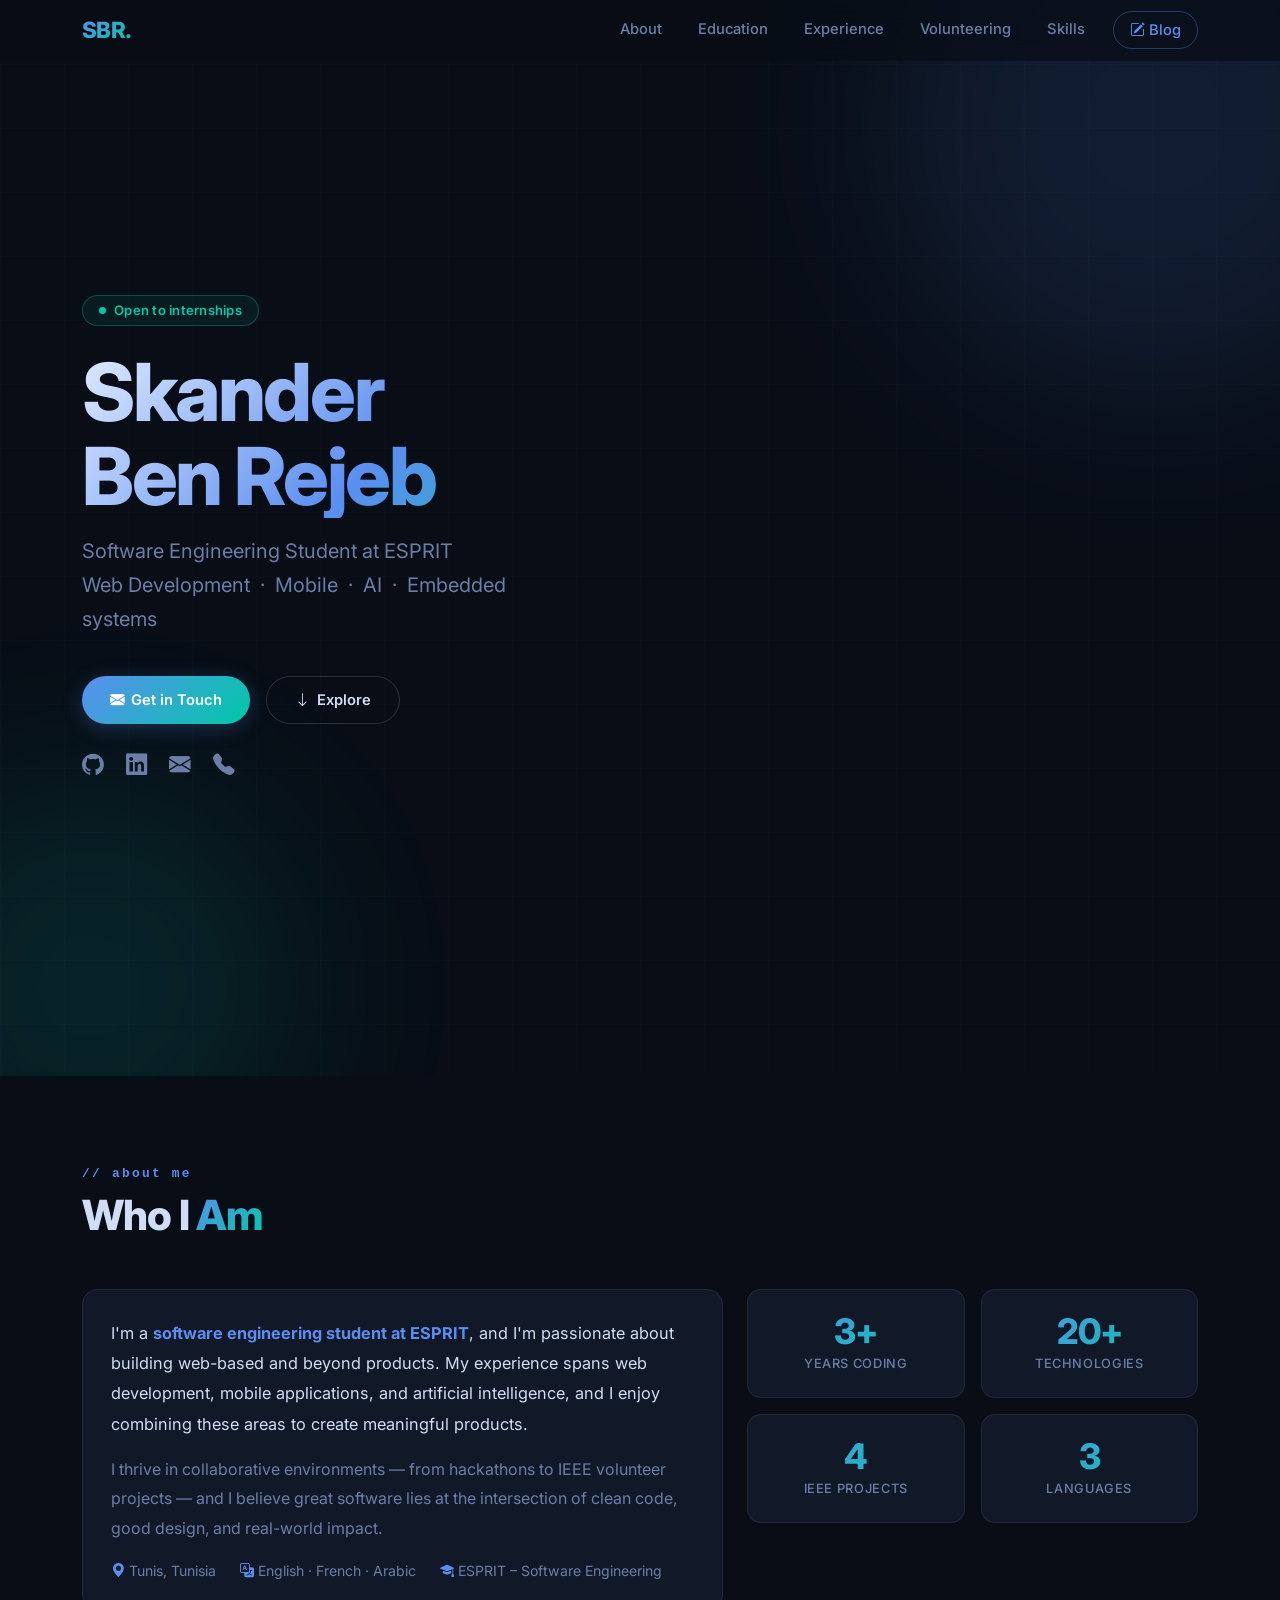
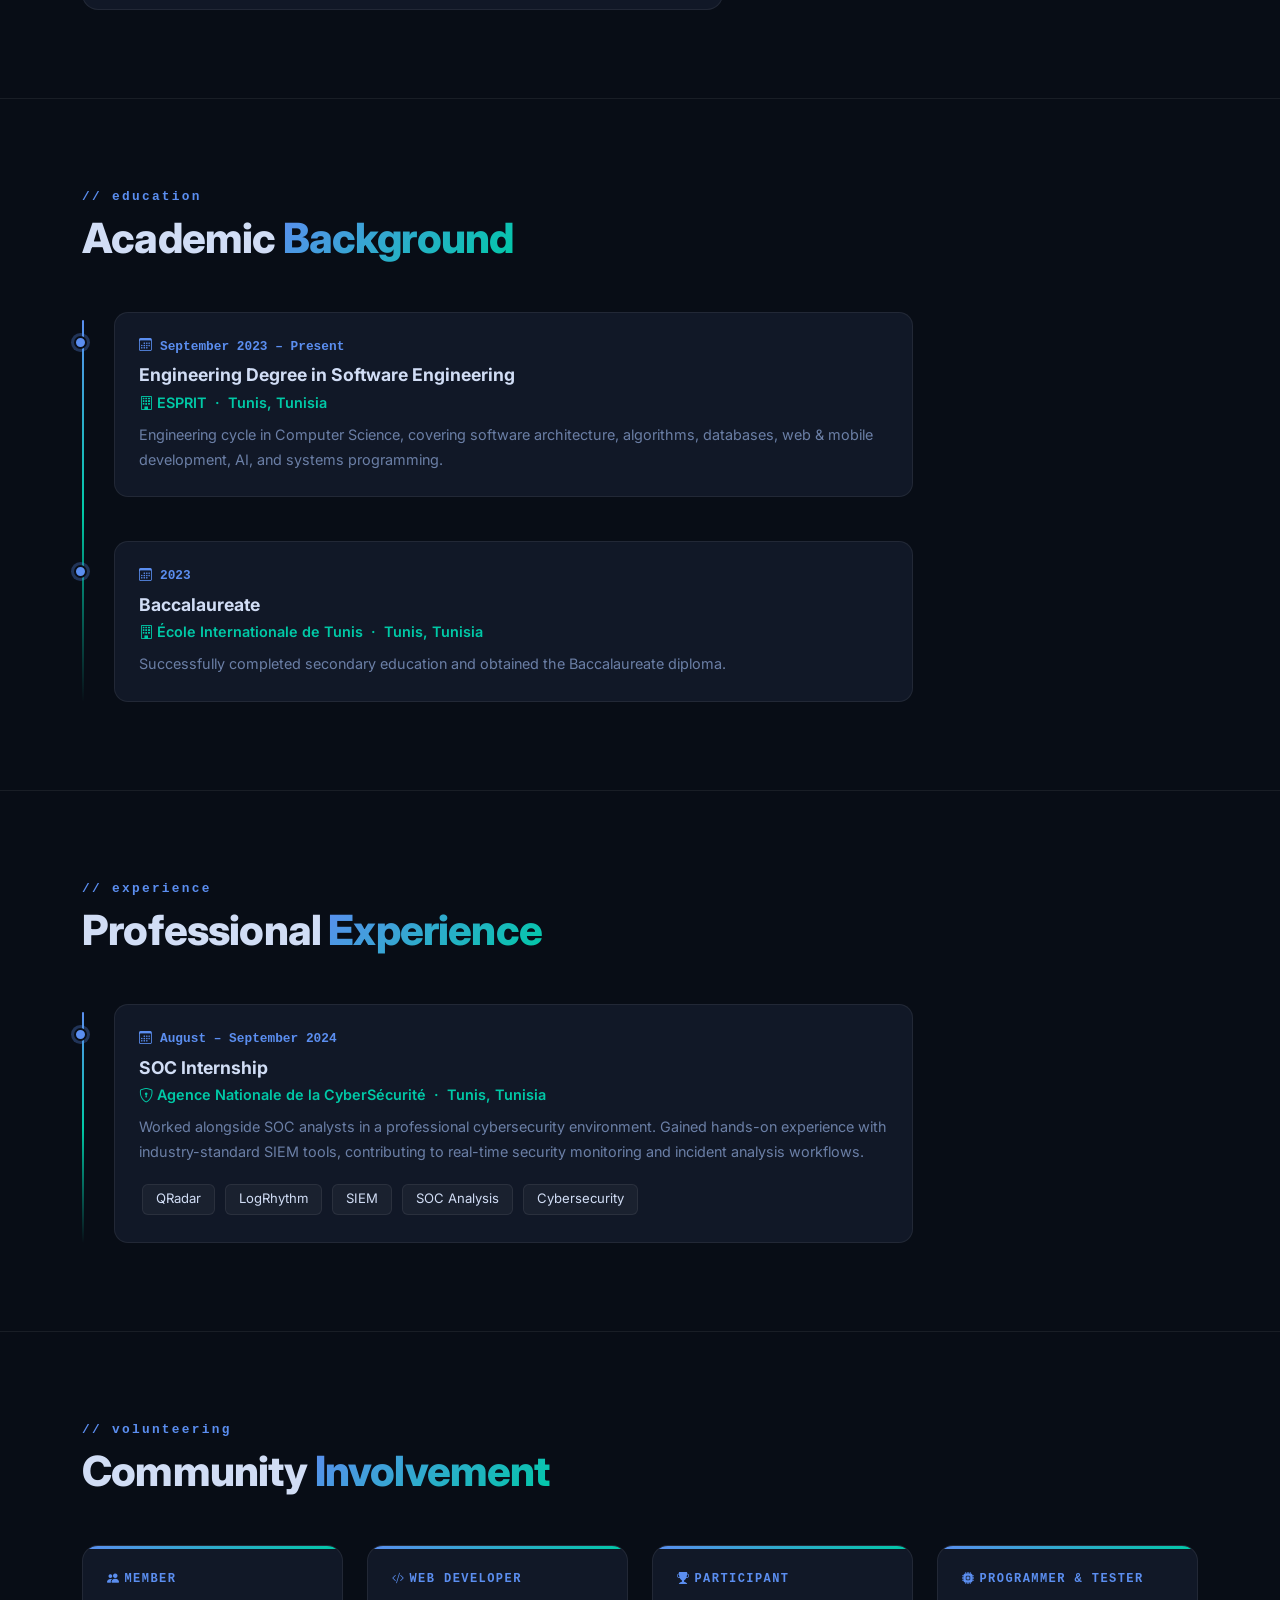
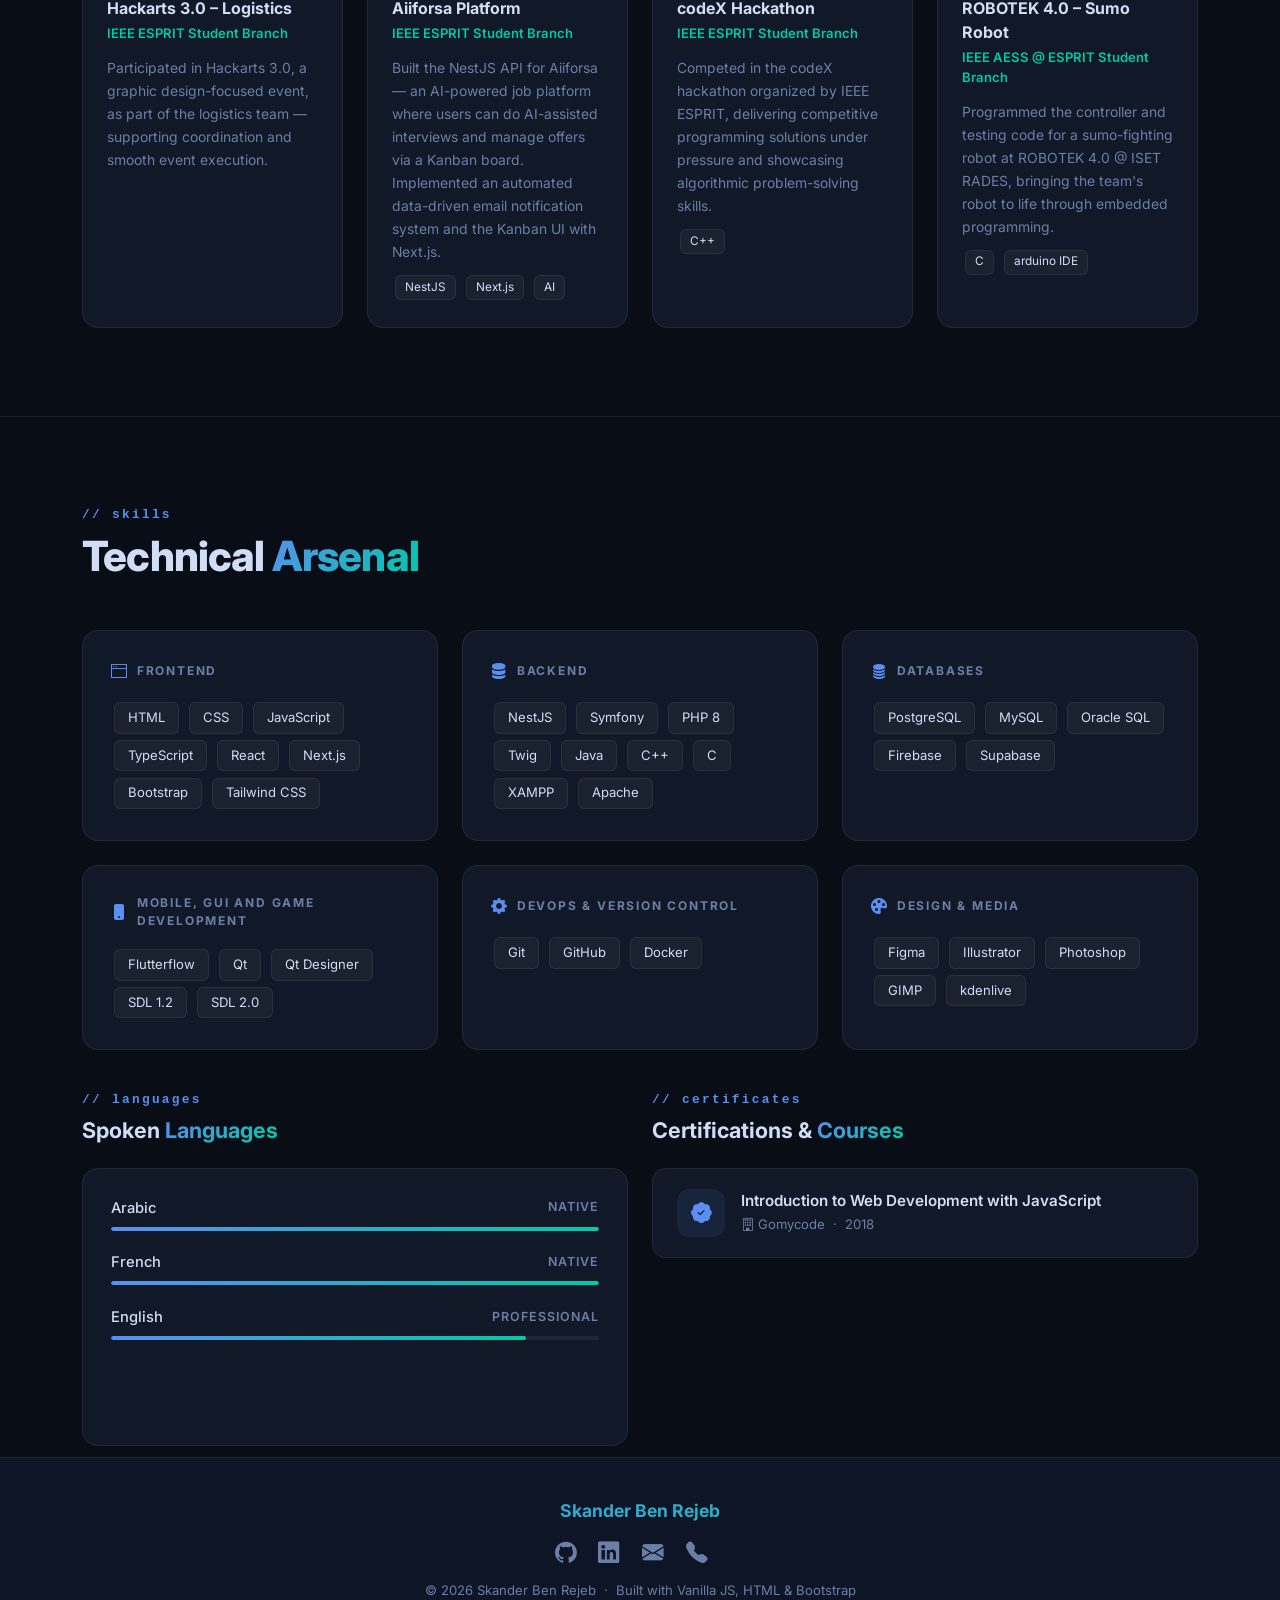
==== index.html @ 274d95e7 "this is the first version" ====
<!DOCTYPE html>
<html lang="en">
<head>
    <meta charset="UTF-8">
    <meta name="viewport" content="width=device-width, initial-scale=1.0">
    <title>Skander Ben Rejeb – Software Engineer</title>
    <link rel="preconnect" href="https://fonts.googleapis.com">
    <link rel="preconnect" href="https://fonts.gstatic.com" crossorigin>
    <link href="https://fonts.googleapis.com/css2?family=Inter:wght@400;500;600;700;800&display=swap" rel="stylesheet">
    <link href="https://cdn.jsdelivr.net/npm/bootstrap@5.3.3/dist/css/bootstrap.min.css" rel="stylesheet">
    <link href="https://cdn.jsdelivr.net/npm/bootstrap-icons@1.11.3/font/bootstrap-icons.min.css" rel="stylesheet">
    <link rel="stylesheet" href="styles.css">
    <style>body { font-family: 'Inter', 'Segoe UI', system-ui, sans-serif; }</style>
</head>
<body>

<!-- ═══════════════════════════════ NAVBAR ═══════════════════════════════ -->
<nav class="navbar navbar-expand-lg fixed-top" id="mainNav">
    <div class="container">
        <a class="navbar-brand" href="#hero">SBR.</a>
        <button class="navbar-toggler" type="button"
                data-bs-toggle="collapse" data-bs-target="#navMenu"
                aria-controls="navMenu" aria-expanded="false" aria-label="Toggle navigation">
            <i class="bi bi-list fs-4" style="color: var(--text-muted);"></i>
        </button>
        <div class="collapse navbar-collapse justify-content-end" id="navMenu">
            <ul class="navbar-nav gap-1">
                <li class="nav-item"><a class="nav-link" href="#about">About</a></li>
                <li class="nav-item"><a class="nav-link" href="#education">Education</a></li>
                <li class="nav-item"><a class="nav-link" href="#experience">Experience</a></li>
                <li class="nav-item"><a class="nav-link" href="#volunteering">Volunteering</a></li>
                <li class="nav-item"><a class="nav-link" href="#skills">Skills</a></li>
                <li class="nav-item"><a class="nav-link blog-link" href="blog.html"><i class="bi bi-pencil-square me-1"></i>Blog</a></li>
            </ul>
        </div>
    </div>
</nav>

<!-- ═══════════════════════════════ HERO ════════════════════════════════ -->
<section id="hero" class="hero-section d-flex align-items-center">
    <div class="hero-bg-grid"></div>
    <div class="hero-orb orb-1"></div>
    <div class="hero-orb orb-2"></div>

    <div class="container hero-content">
        <div class="row align-items-center min-vh-100 py-5">
            <div class="col-lg-8 col-xl-7">

                <div class="hero-tag fade-in">
                    <span class="tag-dot"></span>
                    Open to internships
                </div>

                <h1 class="hero-name fade-in delay-1">
                    Skander<br>Ben Rejeb
                </h1>

                <p class="hero-subtitle fade-in delay-2">
                    Software Engineering Student at ESPRIT<br>
                    Web Development &nbsp;·&nbsp; Mobile &nbsp;·&nbsp; AI &nbsp;·&nbsp; Embedded systems
                </p>

                <div class="d-flex flex-wrap gap-3 mb-4 fade-in delay-3">
                    <a href="mailto:skander.benrejeb@protonmail.com" class="btn-primary-custom">
                        <i class="bi bi-envelope-fill"></i> Get in Touch
                    </a>
                    <a href="#about" class="btn-outline-custom">
                        <i class="bi bi-arrow-down"></i> Explore
                    </a>
                </div>

                <div class="social-links fade-in delay-4">
                    <a href="https://github.com/LeAlexBR" target="_blank" rel="noopener" title="GitHub">
                        <i class="bi bi-github"></i>
                    </a>
                    <a href="https://www.linkedin.com/in/skander-ben-rejeb" target="_blank" rel="noopener" title="LinkedIn">
                        <i class="bi bi-linkedin"></i>
                    </a>
                    <a href="mailto:skander.benrejeb@protonmail.com" title="Email">
                        <i class="bi bi-envelope-fill"></i>
                    </a>
                    <a href="tel:+21655860514" title="+216 55 860 514">
                        <i class="bi bi-telephone-fill"></i>
                    </a>
                </div>

            </div>
        </div>
    </div>
</section>

<!-- ═══════════════════════════════ ABOUT ═══════════════════════════════ -->
<section id="about">
    <div class="container">
        <div class="section-label fade-in">// about me</div>
        <h2 class="section-title fade-in">Who I <span>Am</span></h2>

        <div class="row g-4">
            <div class="col-lg-7 fade-in">
                <div class="card-custom">
                    <p style="color: var(--text); line-height: 1.85; font-size: 1.02rem;">
                        I'm a <strong style="color: var(--accent);">software engineering student at ESPRIT</strong>, and I'm passionate about building web-based and beyond products. My experience spans web development, mobile applications, and artificial intelligence, and I enjoy combining these areas to create meaningful products.
                    </p>
                    <p style="color: var(--text-muted); line-height: 1.85; margin-top: 1rem;">
                        I thrive in collaborative environments — from hackathons to IEEE volunteer projects — and I believe great software lies at the intersection of clean code, good design, and real-world impact.
                    </p>

                    <div class="d-flex flex-wrap gap-4 mt-3" style="font-size: 0.88rem; color: var(--text-muted);">
                        <span><i class="bi bi-geo-alt-fill me-1" style="color: var(--accent);"></i>Tunis, Tunisia</span>
                        <span><i class="bi bi-translate me-1" style="color: var(--accent);"></i>English · French · Arabic</span>
                        <span><i class="bi bi-mortarboard-fill me-1" style="color: var(--accent);"></i>ESPRIT – Software Engineering</span>
                    </div>
                </div>
            </div>

            <div class="col-lg-5 fade-in delay-1">
                <div class="row g-3">
                    <div class="col-6">
                        <div class="stat-item">
                            <div class="stat-number">3+</div>
                            <div class="stat-label">Years Coding</div>
                        </div>
                    </div>
                    <div class="col-6">
                        <div class="stat-item">
                            <div class="stat-number">20+</div>
                            <div class="stat-label">Technologies</div>
                        </div>
                    </div>
                    <div class="col-6">
                        <div class="stat-item">
                            <div class="stat-number">4</div>
                            <div class="stat-label">IEEE Projects</div>
                        </div>
                    </div>
                    <div class="col-6">
                        <div class="stat-item">
                            <div class="stat-number">3</div>
                            <div class="stat-label">Languages</div>
                        </div>
                    </div>
                </div>
            </div>
        </div>
    </div>
</section>

<div class="section-sep"></div>

<!-- ══════════════════════════════ EDUCATION ════════════════════════════ -->
<section id="education">
    <div class="container">
        <div class="section-label fade-in">// education</div>
        <h2 class="section-title fade-in">Academic <span>Background</span></h2>

        <div class="row">
            <div class="col-lg-9">
                <div class="timeline fade-in">

                    <div class="timeline-item">
                        <div class="timeline-date"><i class="bi bi-calendar3 me-2"></i>September 2023 – Present</div>
                        <div class="timeline-title">Engineering Degree in Software Engineering</div>
                        <div class="timeline-org"><i class="bi bi-building me-1"></i>ESPRIT &nbsp;·&nbsp; Tunis, Tunisia</div>
                        <div class="timeline-desc">
                            Engineering cycle in Computer Science, covering software architecture, algorithms, databases, web &amp; mobile development, AI, and systems programming.
                        </div>
                    </div>

                    <div class="timeline-item">
                        <div class="timeline-date"><i class="bi bi-calendar3 me-2"></i>2023</div>
                        <div class="timeline-title">Baccalaureate</div>
                        <div class="timeline-org"><i class="bi bi-building me-1"></i>École Internationale de Tunis &nbsp;·&nbsp; Tunis, Tunisia</div>
                        <div class="timeline-desc">
                            Successfully completed secondary education and obtained the Baccalaureate diploma.
                        </div>
                    </div>

                </div>
            </div>
        </div>
    </div>
</section>

<div class="section-sep"></div>

<!-- ═════════════════════════════ EXPERIENCE ════════════════════════════ -->
<section id="experience">
    <div class="container">
        <div class="section-label fade-in">// experience</div>
        <h2 class="section-title fade-in">Professional <span>Experience</span></h2>

        <div class="row">
            <div class="col-lg-9">
                <div class="timeline fade-in">

                    <div class="timeline-item">
                        <div class="timeline-date"><i class="bi bi-calendar3 me-2"></i>August – September 2024</div>
                        <div class="timeline-title">SOC Internship</div>
                        <div class="timeline-org">
                            <i class="bi bi-shield-lock me-1"></i>Agence Nationale de la CyberSécurité &nbsp;·&nbsp; Tunis, Tunisia
                        </div>
                        <div class="timeline-desc">
                            Worked alongside SOC analysts in a professional cybersecurity environment.
                            Gained hands-on experience with industry-standard SIEM tools,
                            contributing to real-time security monitoring and incident analysis workflows.
                        </div>
                        <div class="d-flex flex-wrap gap-1 mt-3">
                            <span class="skill-badge">QRadar</span>
                            <span class="skill-badge">LogRhythm</span>
                            <span class="skill-badge">SIEM</span>
                            <span class="skill-badge">SOC Analysis</span>
                            <span class="skill-badge">Cybersecurity</span>
                        </div>
                    </div>

                </div>
            </div>
        </div>
    </div>
</section>

<div class="section-sep"></div>

<!-- ════════════════════════════ VOLUNTEERING ═══════════════════════════ -->
<section id="volunteering">
    <div class="container">
        <div class="section-label fade-in">// volunteering</div>
        <h2 class="section-title fade-in">Community <span>Involvement</span></h2>

        <div class="row g-4">

            <div class="col-md-6 col-xl-3 fade-in">
                <div class="vol-card">
                    <div class="vol-role"><i class="bi bi-people-fill me-1"></i>Member</div>
                    <div class="vol-title">Hackarts 3.0 – Logistics</div>
                    <div class="vol-org">IEEE ESPRIT Student Branch</div>
                    <div class="vol-desc">
                        Participated in Hackarts 3.0, a graphic design-focused event, as part of the logistics team — supporting coordination and smooth event execution.
                    </div>
                </div>
            </div>

            <div class="col-md-6 col-xl-3 fade-in delay-1">
                <div class="vol-card">
                    <div class="vol-role"><i class="bi bi-code-slash me-1"></i>Web Developer</div>
                    <div class="vol-title">Aiiforsa Platform</div>
                    <div class="vol-org">IEEE ESPRIT Student Branch</div>
                    <div class="vol-desc">
                        Built the NestJS API for Aiiforsa — an AI-powered job platform where users can do AI-assisted interviews and manage offers via a Kanban board.
                        Implemented an automated data-driven email notification system and the Kanban UI with Next.js.
                    </div>
                    <div class="d-flex flex-wrap gap-1 mt-2">
                        <span class="skill-badge" style="font-size:0.74rem;padding:.15rem .55rem;">NestJS</span>
                        <span class="skill-badge" style="font-size:0.74rem;padding:.15rem .55rem;">Next.js</span>
                        <span class="skill-badge" style="font-size:0.74rem;padding:.15rem .55rem;">AI</span>
                    </div>
                </div>
            </div>

            <div class="col-md-6 col-xl-3 fade-in delay-2">
                <div class="vol-card">
                    <div class="vol-role"><i class="bi bi-trophy-fill me-1"></i>Participant</div>
                    <div class="vol-title">codeX Hackathon</div>
                    <div class="vol-org">IEEE ESPRIT Student Branch</div>
                    <div class="vol-desc">
                        Competed in the codeX hackathon organized by IEEE ESPRIT, delivering competitive programming solutions under pressure and showcasing algorithmic problem-solving skills.
                    </div>
                    <div class="d-flex flex-wrap gap-1 mt-2">
                        <span class="skill-badge" style="font-size:0.74rem;padding:.15rem .55rem;">C++</span>
                    </div>
                </div>
            </div>

            <div class="col-md-6 col-xl-3 fade-in delay-3">
                <div class="vol-card">
                    <div class="vol-role"><i class="bi bi-cpu-fill me-1"></i>Programmer &amp; Tester</div>
                    <div class="vol-title">ROBOTEK 4.0 – Sumo Robot</div>
                    <div class="vol-org">IEEE AESS @ ESPRIT Student Branch</div>
                    <div class="vol-desc">
                        Programmed the controller and testing code for a sumo-fighting robot at ROBOTEK 4.0 @ ISET RADES, bringing the team's robot to life through embedded programming.
                    </div>
                    <div class="d-flex flex-wrap gap-1 mt-2">
                        <span class="skill-badge" style="font-size:0.74rem;padding:.15rem .55rem;">C</span>
                        <span class="skill-badge" style="font-size:0.74rem;padding:.15rem .55rem;">arduino IDE</span>
                    </div>
                </div>
            </div>

        </div>
    </div>
</section>

<div class="section-sep"></div>

<!-- ══════════════════════════════ SKILLS ═══════════════════════════════ -->
<section id="skills">
    <div class="container">
        <div class="section-label fade-in">// skills</div>
        <h2 class="section-title fade-in">Technical <span>Arsenal</span></h2>

        <div class="row g-4">

            <div class="col-md-6 col-lg-4 fade-in">
                <div class="card-custom">
                    <div class="skill-category-label">
                        <i class="bi bi-window-fullscreen"></i> Frontend
                    </div>
                    <span class="skill-badge">HTML</span>
                    <span class="skill-badge">CSS</span>
                    <span class="skill-badge">JavaScript</span>
                    <span class="skill-badge">TypeScript</span>
                    <span class="skill-badge">React</span>
                    <span class="skill-badge">Next.js</span>
                    <span class="skill-badge">Bootstrap</span>
                    <span class="skill-badge">Tailwind CSS</span>
                </div>
            </div>

            <div class="col-md-6 col-lg-4 fade-in delay-1">
                <div class="card-custom">
                    <div class="skill-category-label">
                        <i class="bi bi-server"></i> Backend
                    </div>
                    <span class="skill-badge">NestJS</span>
                    <span class="skill-badge">Symfony</span>
                    <span class="skill-badge">PHP 8</span>
                    <span class="skill-badge">Twig</span>
                    <span class="skill-badge">Java</span>
                    <span class="skill-badge">C++</span>
                    <span class="skill-badge">C</span>
                    <span class="skill-badge">XAMPP</span>
                    <span class="skill-badge">Apache</span>
                </div>
            </div>

            <div class="col-md-6 col-lg-4 fade-in delay-2">
                <div class="card-custom">
                    <div class="skill-category-label">
                        <i class="bi bi-database-fill"></i> Databases
                    </div>
                    <span class="skill-badge">PostgreSQL</span>
                    <span class="skill-badge">MySQL</span>
                    <span class="skill-badge">Oracle SQL</span>
                    <span class="skill-badge">Firebase</span>
                    <span class="skill-badge">Supabase</span>
                </div>
            </div>

            <div class="col-md-6 col-lg-4 fade-in">
                <div class="card-custom">
                    <div class="skill-category-label">
                        <i class="bi bi-phone-fill"></i> Mobile, GUI and Game development
                    </div>
                    <span class="skill-badge">Flutterflow</span>
                    <span class="skill-badge">Qt</span>
                    <span class="skill-badge">Qt Designer</span>
                    <span class="skill-badge">SDL 1.2</span>
                    <span class="skill-badge">SDL 2.0</span>
                </div>
            </div>

            <div class="col-md-6 col-lg-4 fade-in delay-1">
                <div class="card-custom">
                    <div class="skill-category-label">
                        <i class="bi bi-gear-fill"></i> DevOps &amp; Version Control
                    </div>
                    <span class="skill-badge">Git</span>
                    <span class="skill-badge">GitHub</span>
                    <span class="skill-badge">Docker</span>
                </div>
            </div>

            <div class="col-md-6 col-lg-4 fade-in delay-2">
                <div class="card-custom">
                    <div class="skill-category-label">
                        <i class="bi bi-palette-fill"></i> Design &amp; Media
                    </div>
                    <span class="skill-badge">Figma</span>
                    <span class="skill-badge">Illustrator</span>
                    <span class="skill-badge">Photoshop</span>
                    <span class="skill-badge">GIMP</span>
                    <span class="skill-badge">kdenlive</span>
                </div>
            </div>

        </div>

        <!-- Languages & Certs -->
        <div class="row g-4 mt-3">

            <div class="col-lg-6 fade-in">
                <div class="section-label">// languages</div>
                <h3 style="font-size:1.35rem;font-weight:700;color:var(--text);margin-bottom:1.5rem;margin-top:.4rem;">
                    Spoken <span style="background:var(--gradient);-webkit-background-clip:text;-webkit-text-fill-color:transparent;background-clip:text;">Languages</span>
                </h3>
                <div class="card-custom">
                    <div class="lang-item">
                        <div class="lang-name">
                            <span>Arabic</span>
                            <span class="lang-level">Native</span>
                        </div>
                        <div class="lang-bar"><div class="lang-bar-fill" data-width="100%"></div></div>
                    </div>
                    <div class="lang-item">
                        <div class="lang-name">
                            <span>French</span>
                            <span class="lang-level">Native</span>
                        </div>
                        <div class="lang-bar"><div class="lang-bar-fill" data-width="100%"></div></div>
                    </div>
                    <div class="lang-item">
                        <div class="lang-name">
                            <span>English</span>
                            <span class="lang-level">Professional</span>
                        </div>
                        <div class="lang-bar"><div class="lang-bar-fill" data-width="85%"></div></div>
                    </div>
                </div>
            </div>

            <div class="col-lg-6 fade-in delay-1">
                <div class="section-label">// certificates</div>
                <h3 style="font-size:1.35rem;font-weight:700;color:var(--text);margin-bottom:1.5rem;margin-top:.4rem;">
                    Certifications &amp; <span style="background:var(--gradient);-webkit-background-clip:text;-webkit-text-fill-color:transparent;background-clip:text;">Courses</span>
                </h3>
                <div class="cert-card">
                    <div class="cert-icon"><i class="bi bi-patch-check-fill"></i></div>
                    <div>
                        <div class="cert-name">Introduction to Web Development with JavaScript</div>
                        <div class="cert-meta"><i class="bi bi-building me-1"></i>Gomycode &nbsp;·&nbsp; 2018</div>
                    </div>
                </div>
            </div>

        </div>
    </div>
</section>

<!-- ════════════════════════════ FOOTER ════════════════════════════════ -->
<footer>
    <div class="container">
        <span class="brand">Skander Ben Rejeb</span>
        <div class="social-links">
            <a href="https://github.com/LeAlexBR" target="_blank" rel="noopener"><i class="bi bi-github"></i></a>
            <a href="https://www.linkedin.com/in/skander-ben-rejeb" target="_blank" rel="noopener"><i class="bi bi-linkedin"></i></a>
            <a href="mailto:skander.benrejeb@protonmail.com"><i class="bi bi-envelope-fill"></i></a>
            <a href="tel:+21655860514"><i class="bi bi-telephone-fill"></i></a>
        </div>
        <p class="copy">© 2026 Skander Ben Rejeb &nbsp;·&nbsp; Built with Vanilla JS, HTML &amp; Bootstrap</p>
    </div>
</footer>

<script src="https://cdn.jsdelivr.net/npm/bootstrap@5.3.3/dist/js/bootstrap.bundle.min.js"></script>
<script src="script.js"></script>
</body>
</html>
---- styles.css ----
:root {
    --bg-primary: #080d16;
    --bg-secondary: #0d1526;
    --bg-card: #111827;
    --accent: #5b8ef0;
    --accent-glow: rgba(91, 142, 240, 0.25);
    --accent-2: #00c9a7;
    --text: #d1ddf5;
    --text-muted: #6b7fa6;
    --border: rgba(255, 255, 255, 0.07);
    --gradient: linear-gradient(135deg, #5b8ef0, #00c9a7);
}

* { margin: 0; padding: 0; box-sizing: border-box; }

html { scroll-behavior: smooth; }

body {
    background-color: var(--bg-primary);
    color: var(--text);
    font-family: 'Segoe UI', system-ui, -apple-system, sans-serif;
    overflow-x: hidden;
}

::-webkit-scrollbar { width: 5px; }
::-webkit-scrollbar-track { background: var(--bg-primary); }
::-webkit-scrollbar-thumb { background: var(--accent); border-radius: 3px; }

/* ── Navbar ── */
#mainNav {
    background: rgba(8, 13, 22, 0.7);
    backdrop-filter: blur(20px);
    -webkit-backdrop-filter: blur(20px);
    border-bottom: 1px solid transparent;
    transition: all 0.35s ease;
}

#mainNav.scrolled {
    background: rgba(8, 13, 22, 0.97);
    border-bottom-color: var(--border);
    box-shadow: 0 4px 30px rgba(0, 0, 0, 0.5);
}

.navbar-brand {
    font-weight: 800;
    font-size: 1.4rem;
    letter-spacing: -0.03em;
    background: var(--gradient);
    -webkit-background-clip: text;
    -webkit-text-fill-color: transparent;
    background-clip: text;
}

.nav-link {
    color: var(--text-muted) !important;
    font-weight: 500;
    font-size: 0.92rem;
    padding: 0.45rem 1rem !important;
    transition: color 0.25s;
    position: relative;
}

.nav-link::after {
    content: '';
    position: absolute;
    bottom: 0;
    left: 50%;
    transform: translateX(-50%);
    width: 0;
    height: 2px;
    background: var(--gradient);
    border-radius: 2px;
    transition: width 0.3s ease;
}

.nav-link:hover,
.nav-link.active {
    color: var(--text) !important;
}

.nav-link:hover::after,
.nav-link.active::after {
    width: 55%;
}

.nav-link.blog-link {
    color: var(--accent) !important;
    border: 1px solid rgba(91, 142, 240, 0.35);
    border-radius: 20px;
    margin-left: 0.5rem;
    transition: all 0.25s;
}

.nav-link.blog-link:hover {
    background: rgba(91, 142, 240, 0.1);
    color: var(--text) !important;
}

.nav-link.blog-link::after { display: none; }

.navbar-toggler {
    border: none !important;
    box-shadow: none !important;
    color: var(--text-muted);
    background: transparent !important;
}

@media (max-width: 991px) {
    .navbar-collapse {
        background: rgba(8, 13, 22, 0.98);
        border: 1px solid var(--border);
        border-radius: 12px;
        padding: 0.75rem 1rem;
        margin-top: 0.5rem;
    }
}

/* ── Hero ── */
.hero-section {
    min-height: 100vh;
    background: var(--bg-primary);
    position: relative;
    overflow: hidden;
}

.hero-bg-grid {
    position: absolute;
    inset: 0;
    background-image:
        linear-gradient(rgba(91, 142, 240, 0.025) 1px, transparent 1px),
        linear-gradient(90deg, rgba(91, 142, 240, 0.025) 1px, transparent 1px);
    background-size: 64px 64px;
}

.hero-orb {
    position: absolute;
    border-radius: 50%;
    filter: blur(90px);
    opacity: 0.12;
    animation: float 8s ease-in-out infinite;
}

.orb-1 {
    width: 550px;
    height: 550px;
    background: var(--accent);
    top: -150px;
    right: -150px;
    animation-delay: 0s;
}

.orb-2 {
    width: 420px;
    height: 420px;
    background: var(--accent-2);
    bottom: -120px;
    left: -120px;
    animation-delay: -4s;
}

@keyframes float {
    0%, 100% { transform: translateY(0px); }
    50% { transform: translateY(-30px); }
}

.hero-content { position: relative; z-index: 2; }

.hero-tag {
    display: inline-flex;
    align-items: center;
    gap: 0.5rem;
    padding: 0.3rem 1rem;
    background: rgba(0, 201, 167, 0.08);
    border: 1px solid rgba(0, 201, 167, 0.3);
    border-radius: 50px;
    color: var(--accent-2);
    font-size: 0.82rem;
    font-weight: 600;
    letter-spacing: 0.02em;
    margin-bottom: 1.5rem;
}

.tag-dot {
    width: 7px;
    height: 7px;
    background: var(--accent-2);
    border-radius: 50%;
    animation: pulse 2s ease-in-out infinite;
}

@keyframes pulse {
    0%, 100% { opacity: 1; transform: scale(1); }
    50% { opacity: 0.4; transform: scale(0.8); }
}

.hero-name {
    font-size: clamp(2.8rem, 7vw, 5rem);
    font-weight: 800;
    line-height: 1.05;
    letter-spacing: -0.03em;
    background: linear-gradient(135deg, #e0eaff 0%, #5b8ef0 50%, #00c9a7 100%);
    -webkit-background-clip: text;
    -webkit-text-fill-color: transparent;
    background-clip: text;
    margin-bottom: 1rem;
}

.hero-subtitle {
    font-size: clamp(1rem, 2.2vw, 1.25rem);
    color: var(--text-muted);
    line-height: 1.7;
    margin-bottom: 2.5rem;
    max-width: 480px;
}

.btn-primary-custom {
    background: var(--gradient);
    border: none;
    padding: 0.75rem 1.75rem;
    border-radius: 50px;
    color: #fff;
    font-weight: 600;
    font-size: 0.92rem;
    text-decoration: none;
    display: inline-flex;
    align-items: center;
    gap: 0.4rem;
    transition: all 0.3s;
    box-shadow: 0 4px 20px var(--accent-glow);
}

.btn-primary-custom:hover {
    color: #fff;
    transform: translateY(-2px);
    box-shadow: 0 8px 32px var(--accent-glow);
}

.btn-outline-custom {
    background: transparent;
    border: 1px solid rgba(255, 255, 255, 0.15);
    padding: 0.75rem 1.75rem;
    border-radius: 50px;
    color: var(--text);
    font-weight: 600;
    font-size: 0.92rem;
    text-decoration: none;
    display: inline-flex;
    align-items: center;
    gap: 0.4rem;
    transition: all 0.3s;
}

.btn-outline-custom:hover {
    color: var(--accent);
    border-color: rgba(91, 142, 240, 0.5);
    transform: translateY(-2px);
}

.social-links a {
    color: var(--text-muted);
    font-size: 1.35rem;
    margin-right: 1.1rem;
    text-decoration: none;
    transition: all 0.25s;
    display: inline-block;
}

.social-links a:hover {
    color: var(--accent);
    transform: translateY(-3px);
}

/* ── Sections ── */
section { padding: 5.5rem 0; }

.section-label {
    font-family: 'Courier New', monospace;
    color: var(--accent);
    font-size: 0.8rem;
    font-weight: 600;
    letter-spacing: 0.18em;
    margin-bottom: 0.5rem;
}

.section-title {
    font-size: clamp(1.8rem, 4vw, 2.6rem);
    font-weight: 800;
    color: var(--text);
    letter-spacing: -0.02em;
    margin-bottom: 3rem;
}

.section-title span {
    background: var(--gradient);
    -webkit-background-clip: text;
    -webkit-text-fill-color: transparent;
    background-clip: text;
}

.section-sep {
    height: 1px;
    background: var(--border);
}

/* ── Cards ── */
.card-custom {
    background: var(--bg-card);
    border: 1px solid var(--border);
    border-radius: 16px;
    padding: 1.75rem;
    transition: all 0.3s ease;
    height: 100%;
}

.card-custom:hover {
    border-color: rgba(91, 142, 240, 0.35);
    transform: translateY(-4px);
    box-shadow: 0 12px 40px rgba(0, 0, 0, 0.3);
}

/* ── About Stats ── */
.stat-item {
    text-align: center;
    padding: 1.5rem 1rem;
    background: var(--bg-card);
    border: 1px solid var(--border);
    border-radius: 14px;
    transition: all 0.3s;
}

.stat-item:hover {
    border-color: rgba(91, 142, 240, 0.3);
    transform: translateY(-3px);
}

.stat-number {
    font-size: 2.2rem;
    font-weight: 800;
    letter-spacing: -0.03em;
    background: var(--gradient);
    -webkit-background-clip: text;
    -webkit-text-fill-color: transparent;
    background-clip: text;
    line-height: 1;
    margin-bottom: 0.3rem;
}

.stat-label {
    color: var(--text-muted);
    font-size: 0.8rem;
    font-weight: 500;
    text-transform: uppercase;
    letter-spacing: 0.05em;
}

/* ── Timeline ── */
.timeline {
    position: relative;
    padding-left: 2rem;
}

.timeline::before {
    content: '';
    position: absolute;
    left: 0;
    top: 8px;
    bottom: 0;
    width: 2px;
    background: linear-gradient(to bottom, var(--accent), var(--accent-2), transparent);
    border-radius: 2px;
}

.timeline-item {
    position: relative;
    margin-bottom: 2.75rem;
    padding: 1.5rem;
    background: var(--bg-card);
    border: 1px solid var(--border);
    border-radius: 14px;
    transition: all 0.3s;
}

.timeline-item:hover {
    border-color: rgba(91, 142, 240, 0.3);
    box-shadow: 0 8px 30px rgba(0, 0, 0, 0.25);
}

.timeline-item:last-child { margin-bottom: 0; }

.timeline-item::before {
    content: '';
    position: absolute;
    left: -2.57rem;
    top: 1.45rem;
    width: 13px;
    height: 13px;
    border-radius: 50%;
    background: var(--accent);
    border: 2px solid var(--bg-primary);
    box-shadow: 0 0 0 3px rgba(91, 142, 240, 0.3);
    z-index: 1;
}

.timeline-date {
    color: var(--accent);
    font-size: 0.8rem;
    font-weight: 600;
    font-family: 'Courier New', monospace;
    margin-bottom: 0.4rem;
}

.timeline-title {
    font-size: 1.1rem;
    font-weight: 700;
    color: var(--text);
    margin-bottom: 0.2rem;
}

.timeline-org {
    color: var(--accent-2);
    font-weight: 600;
    font-size: 0.9rem;
    margin-bottom: 0.6rem;
}

.timeline-desc {
    color: var(--text-muted);
    font-size: 0.9rem;
    line-height: 1.7;
}

/* ── Volunteering Cards ── */
.vol-card {
    background: var(--bg-card);
    border: 1px solid var(--border);
    border-radius: 16px;
    padding: 1.5rem;
    height: 100%;
    transition: all 0.3s ease;
    position: relative;
    overflow: hidden;
}

.vol-card::before {
    content: '';
    position: absolute;
    top: 0; left: 0; right: 0;
    height: 3px;
    background: var(--gradient);
    border-radius: 16px 16px 0 0;
}

.vol-card:hover {
    transform: translateY(-6px);
    box-shadow: 0 18px 50px rgba(0, 0, 0, 0.35);
    border-color: rgba(91, 142, 240, 0.3);
}

.vol-role {
    color: var(--accent);
    font-size: 0.75rem;
    font-weight: 700;
    letter-spacing: 0.12em;
    text-transform: uppercase;
    margin-bottom: 0.5rem;
    font-family: 'Courier New', monospace;
}

.vol-title {
    font-size: 1rem;
    font-weight: 700;
    color: var(--text);
    margin-bottom: 0.25rem;
}

.vol-org {
    color: var(--accent-2);
    font-size: 0.82rem;
    font-weight: 600;
    margin-bottom: 0.85rem;
}

.vol-desc {
    color: var(--text-muted);
    font-size: 0.87rem;
    line-height: 1.65;
}

/* ── Skills ── */
.skill-category-label {
    color: var(--text-muted);
    font-size: 0.75rem;
    font-weight: 700;
    letter-spacing: 0.15em;
    text-transform: uppercase;
    margin-bottom: 1rem;
    display: flex;
    align-items: center;
    gap: 0.5rem;
}

.skill-category-label i { color: var(--accent); font-size: 1rem; }

.skill-badge {
    display: inline-block;
    padding: 0.3rem 0.8rem;
    background: rgba(255, 255, 255, 0.04);
    border: 1px solid var(--border);
    border-radius: 6px;
    font-size: 0.82rem;
    color: var(--text);
    margin: 0.2rem;
    transition: all 0.2s ease;
    cursor: default;
}

.skill-badge:hover {
    background: rgba(91, 142, 240, 0.1);
    border-color: rgba(91, 142, 240, 0.4);
    color: var(--accent);
    transform: translateY(-1px);
}

/* ── Language Bars ── */
.lang-item { margin-bottom: 1.3rem; }
.lang-item:last-child { margin-bottom: 0; }

.lang-name {
    display: flex;
    justify-content: space-between;
    align-items: center;
    margin-bottom: 0.5rem;
    font-size: 0.92rem;
    font-weight: 500;
}

.lang-level {
    color: var(--text-muted);
    font-size: 0.78rem;
    font-weight: 600;
    text-transform: uppercase;
    letter-spacing: 0.08em;
}

.lang-bar {
    height: 4px;
    background: rgba(255,255,255,0.06);
    border-radius: 4px;
    overflow: hidden;
}

.lang-bar-fill {
    height: 100%;
    width: 0%;
    border-radius: 4px;
    background: var(--gradient);
    transition: width 1.2s cubic-bezier(0.4, 0, 0.2, 1);
}

/* ── Cert Card ── */
.cert-card {
    background: var(--bg-card);
    border: 1px solid var(--border);
    border-radius: 14px;
    padding: 1.25rem 1.5rem;
    display: flex;
    align-items: center;
    gap: 1rem;
    transition: all 0.3s;
}

.cert-card:hover {
    border-color: rgba(91, 142, 240, 0.4);
    transform: translateX(6px);
}

.cert-icon {
    width: 48px;
    height: 48px;
    background: rgba(91, 142, 240, 0.1);
    border-radius: 12px;
    display: flex;
    align-items: center;
    justify-content: center;
    color: var(--accent);
    font-size: 1.3rem;
    flex-shrink: 0;
}

.cert-name {
    font-weight: 600;
    color: var(--text);
    font-size: 0.95rem;
}

.cert-meta {
    color: var(--text-muted);
    font-size: 0.82rem;
    margin-top: 0.15rem;
}

/* ── Footer ── */
footer {
    background: var(--bg-secondary);
    border-top: 1px solid var(--border);
    padding: 2.5rem 0;
    text-align: center;
}

footer .brand {
    font-size: 1.1rem;
    font-weight: 700;
    background: var(--gradient);
    -webkit-background-clip: text;
    -webkit-text-fill-color: transparent;
    background-clip: text;
    margin-bottom: 0.75rem;
    display: block;
}

footer .copy {
    color: var(--text-muted);
    font-size: 0.82rem;
    margin-top: 0.75rem;
}

/* ── Fade-in animation ── */
.fade-in {
    opacity: 0;
    transform: translateY(28px);
    transition: opacity 0.65s ease, transform 0.65s ease;
}

.fade-in.visible {
    opacity: 1;
    transform: translateY(0);
}

.fade-in.delay-1 { transition-delay: 0.1s; }
.fade-in.delay-2 { transition-delay: 0.2s; }
.fade-in.delay-3 { transition-delay: 0.3s; }
.fade-in.delay-4 { transition-delay: 0.4s; }

/* ── Blog coming soon ── */
.coming-soon-icon {
    font-size: 4.5rem;
    color: var(--accent-2);
    margin-bottom: 1.5rem;
    display: block;
    animation: float 4s ease-in-out infinite;
}
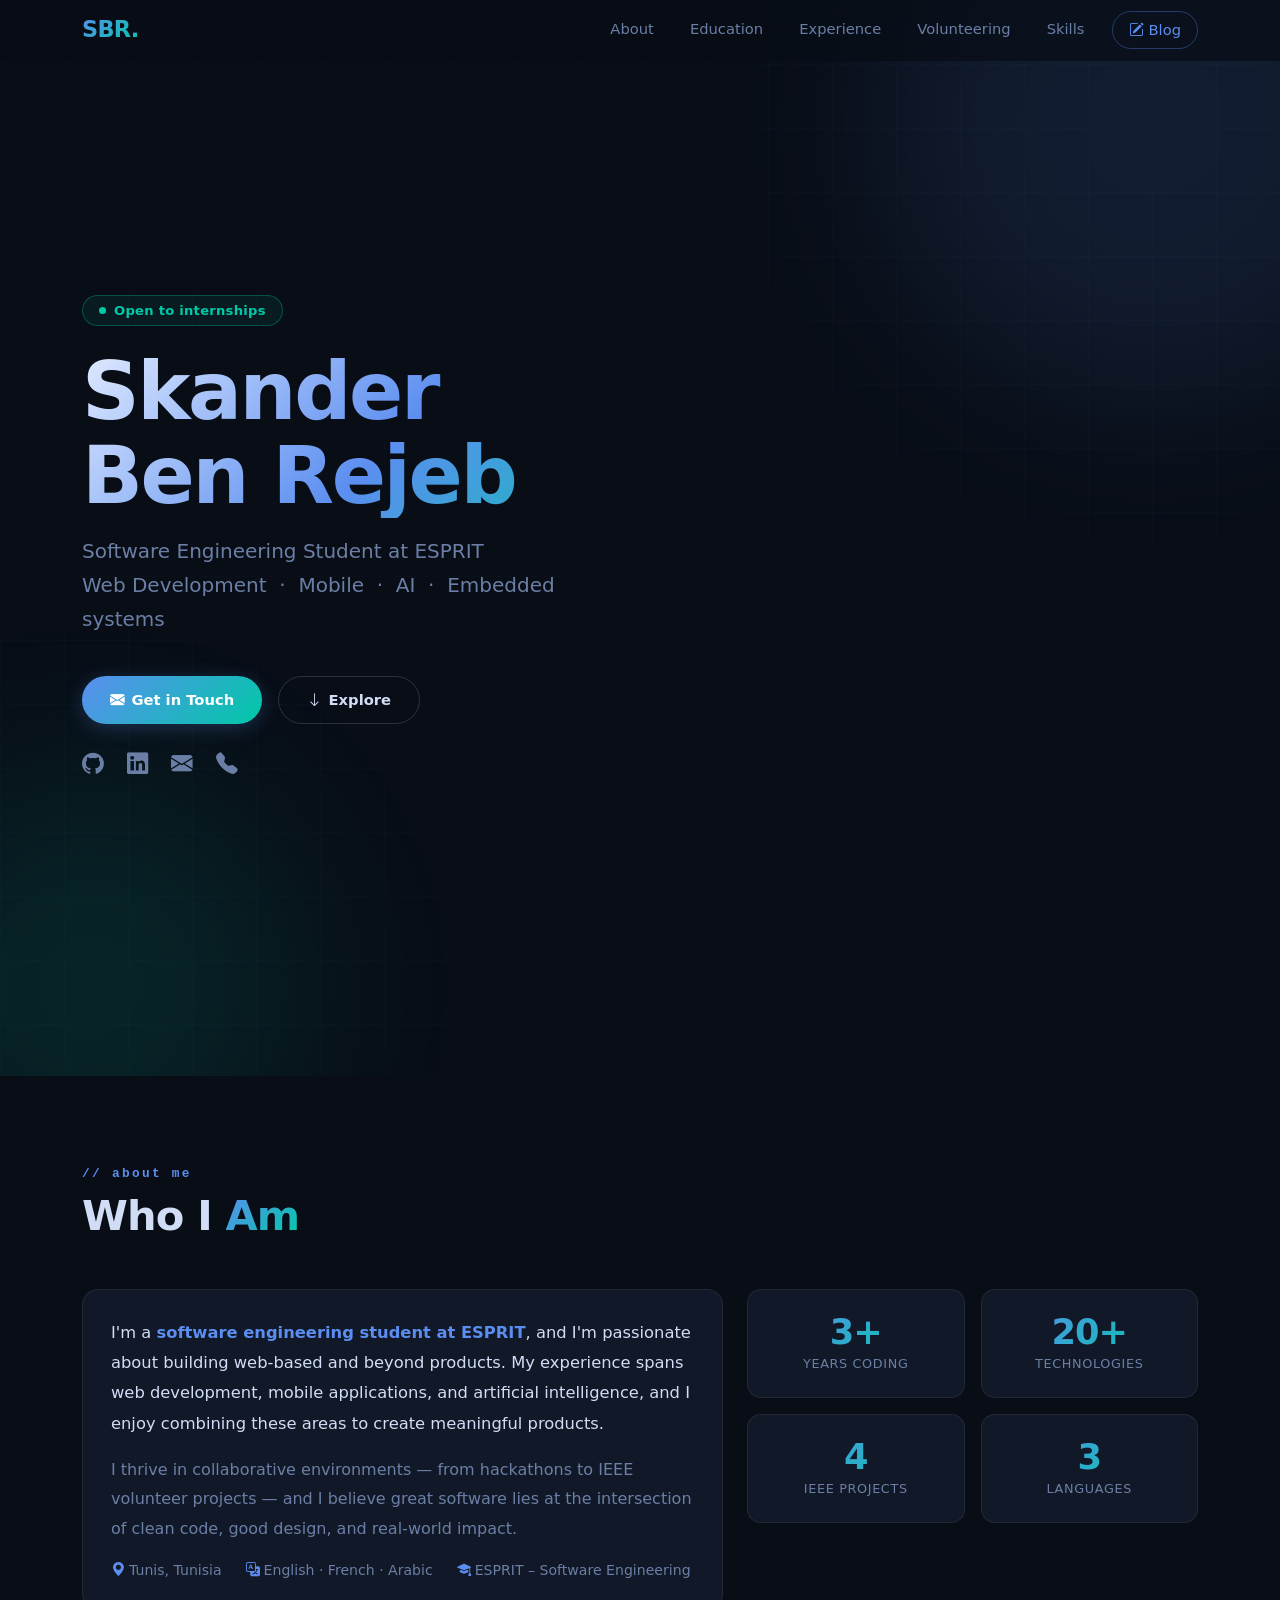
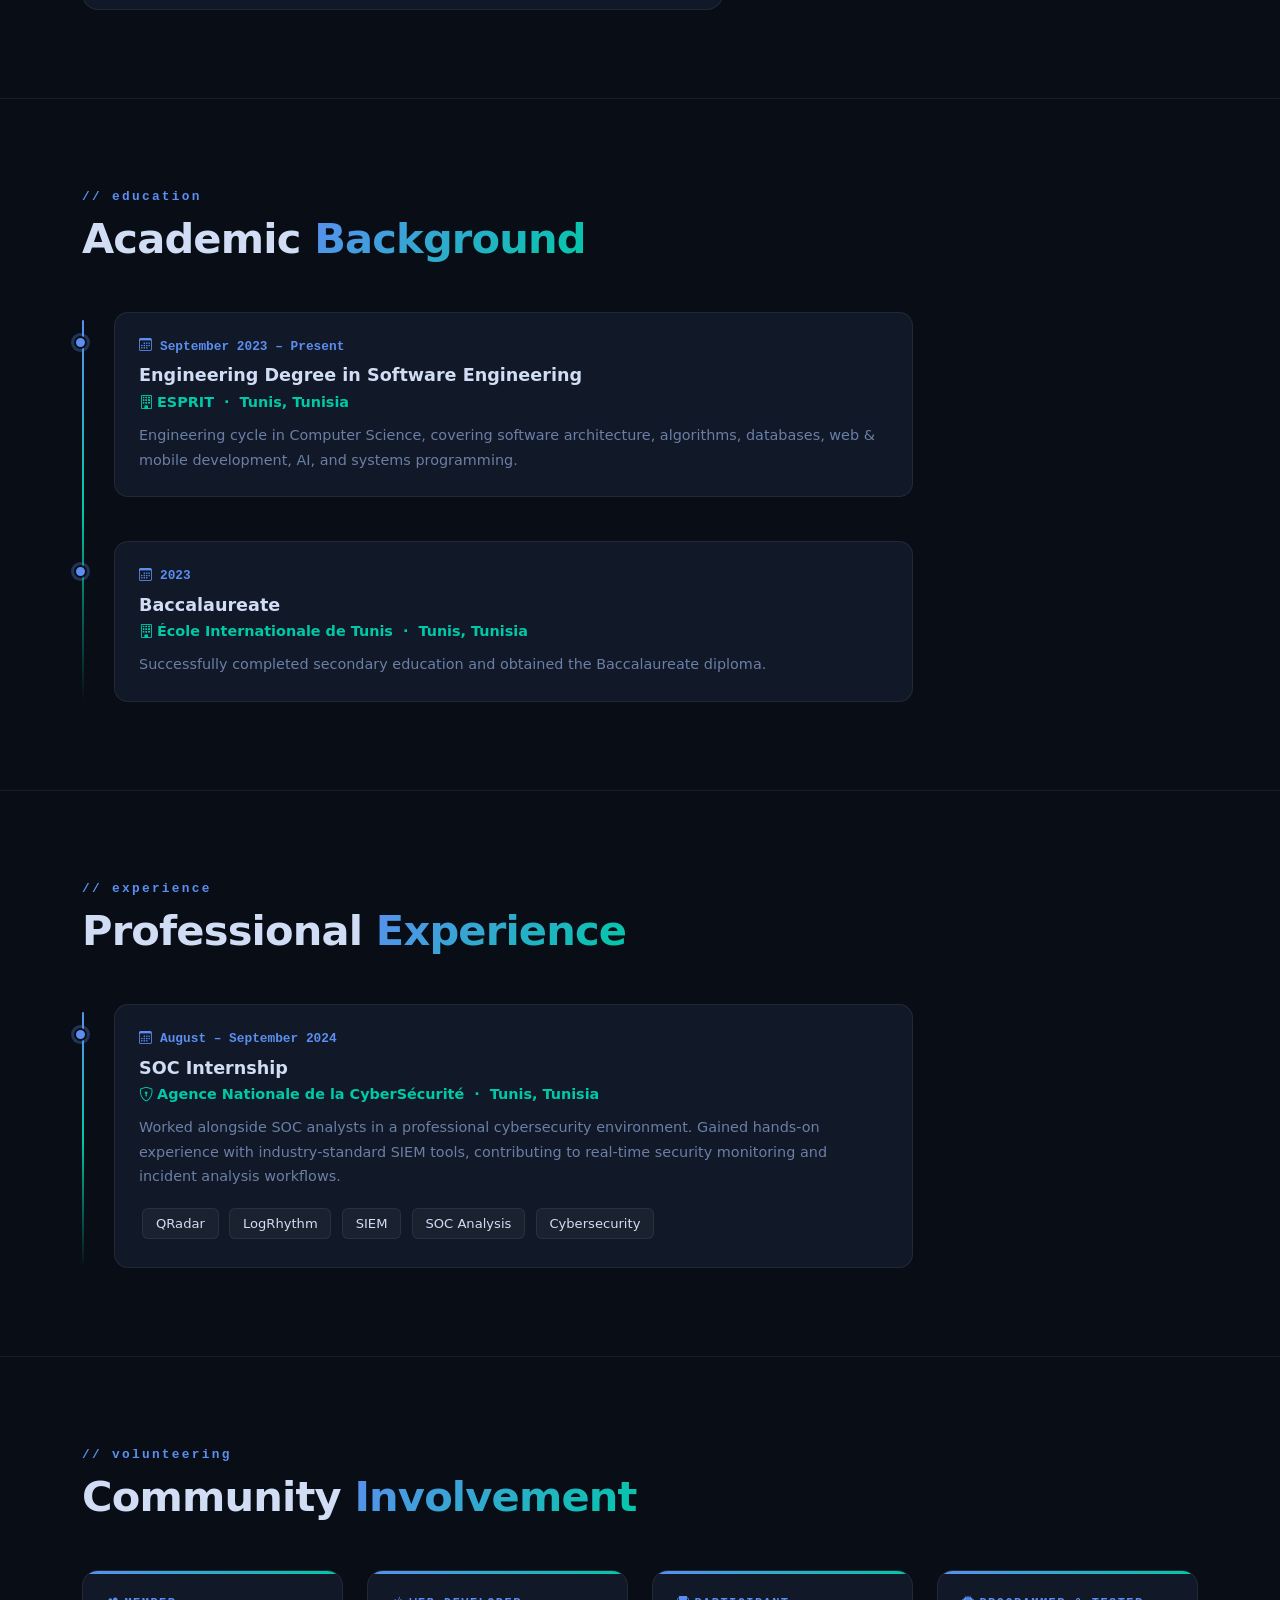
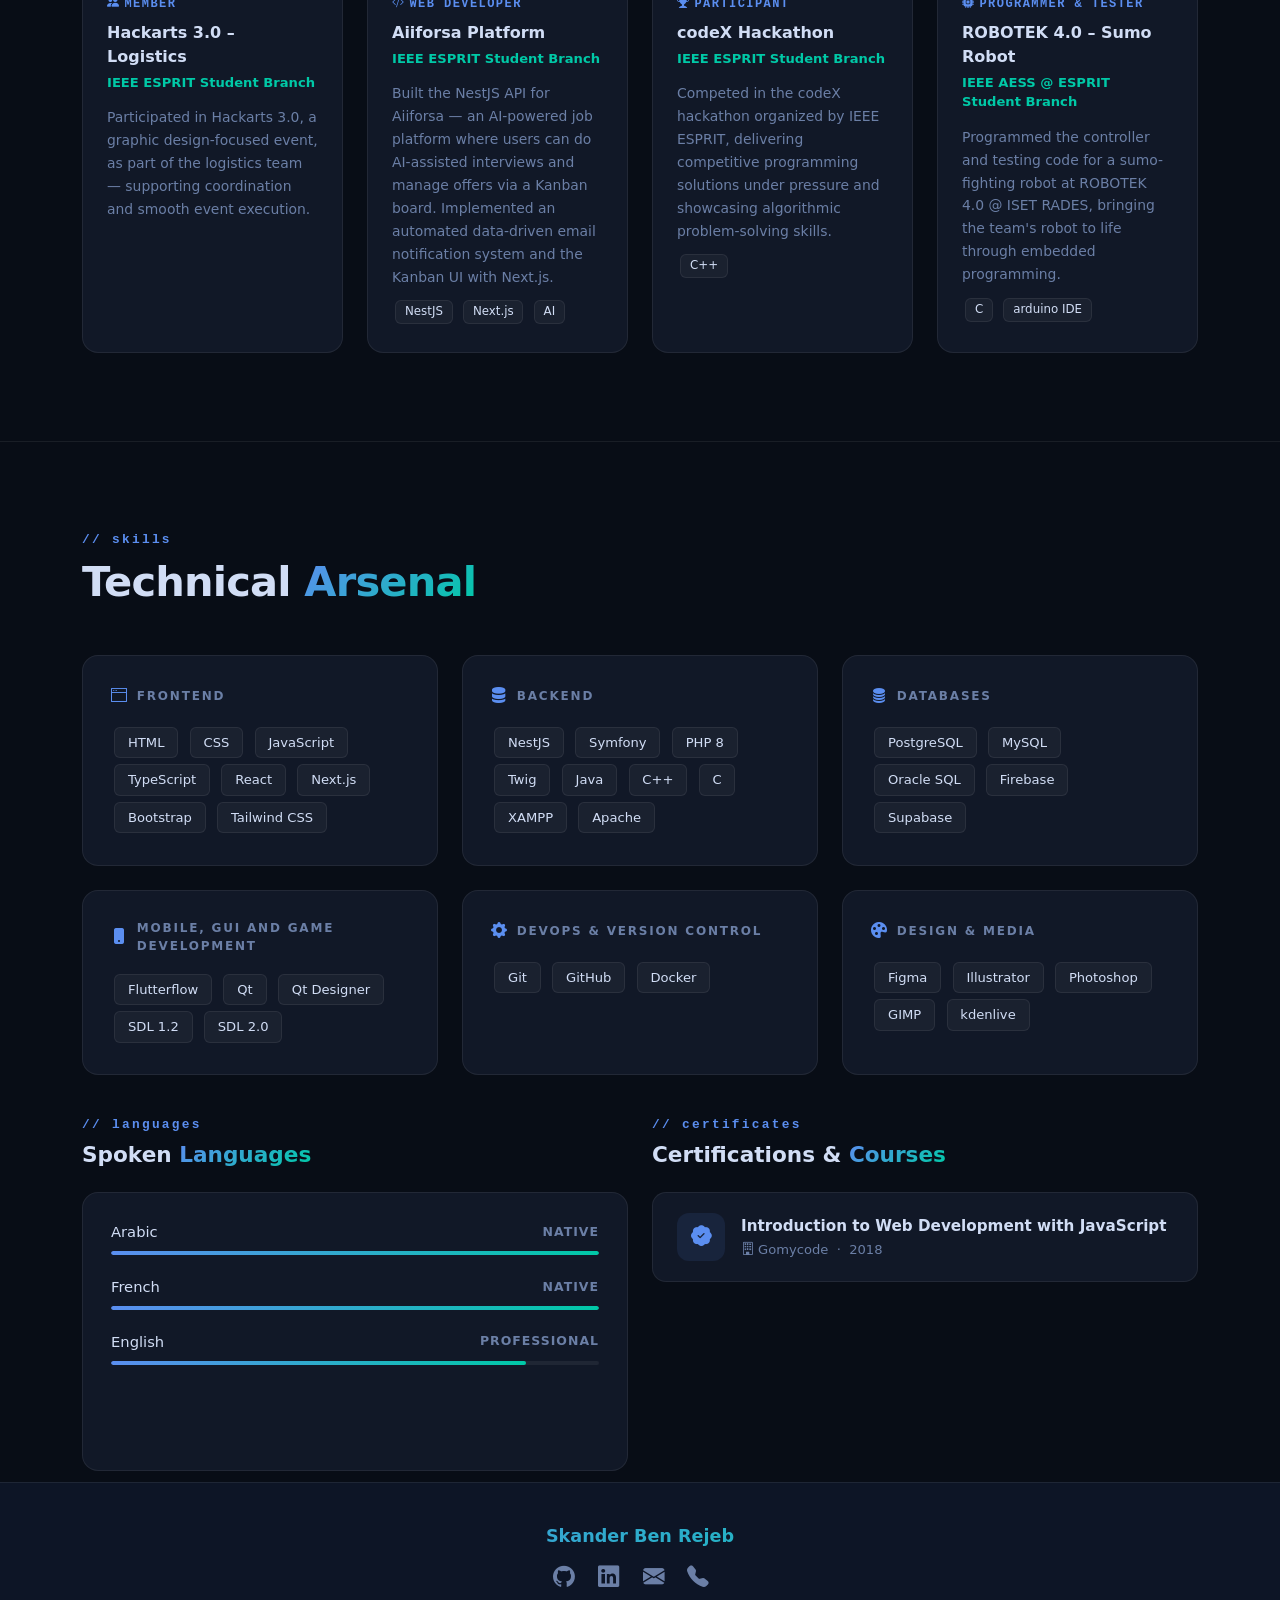
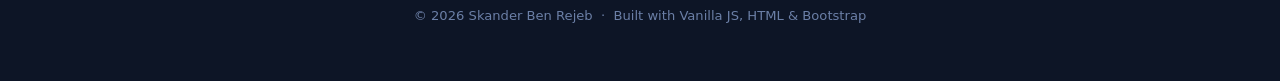
==== commit 71e51755: "played a bit with fonts" ====
--- a/index.html
+++ b/index.html
@@ -10,7 +10,12 @@
     <link href="https://cdn.jsdelivr.net/npm/bootstrap@5.3.3/dist/css/bootstrap.min.css" rel="stylesheet">
     <link href="https://cdn.jsdelivr.net/npm/bootstrap-icons@1.11.3/font/bootstrap-icons.min.css" rel="stylesheet">
     <link rel="stylesheet" href="styles.css">
-    <style>body { font-family: 'Inter', 'Segoe UI', system-ui, sans-serif; }</style>
+
+    <link href="https://fonts.googleapis.com/css2?family=Geo:ital@0;1&display=swap" rel="stylesheet">
+    <link href="https://fonts.googleapis.com/css2?family=Geo:ital@0;1&family=Monofett&display=swap" rel="stylesheet">
+    <link href="https://fonts.googleapis.com/css2?family=Geo:ital@0;1&family=Monofett&family=Ubuntu+Sans:ital,wght@0,100..800;1,100..800&display=swap" rel="stylesheet">
+
+    <style>body { font-family: 'Ubuntu Sans', system-ui, sans-serif; }</style>
 </head>
 <body>
 
